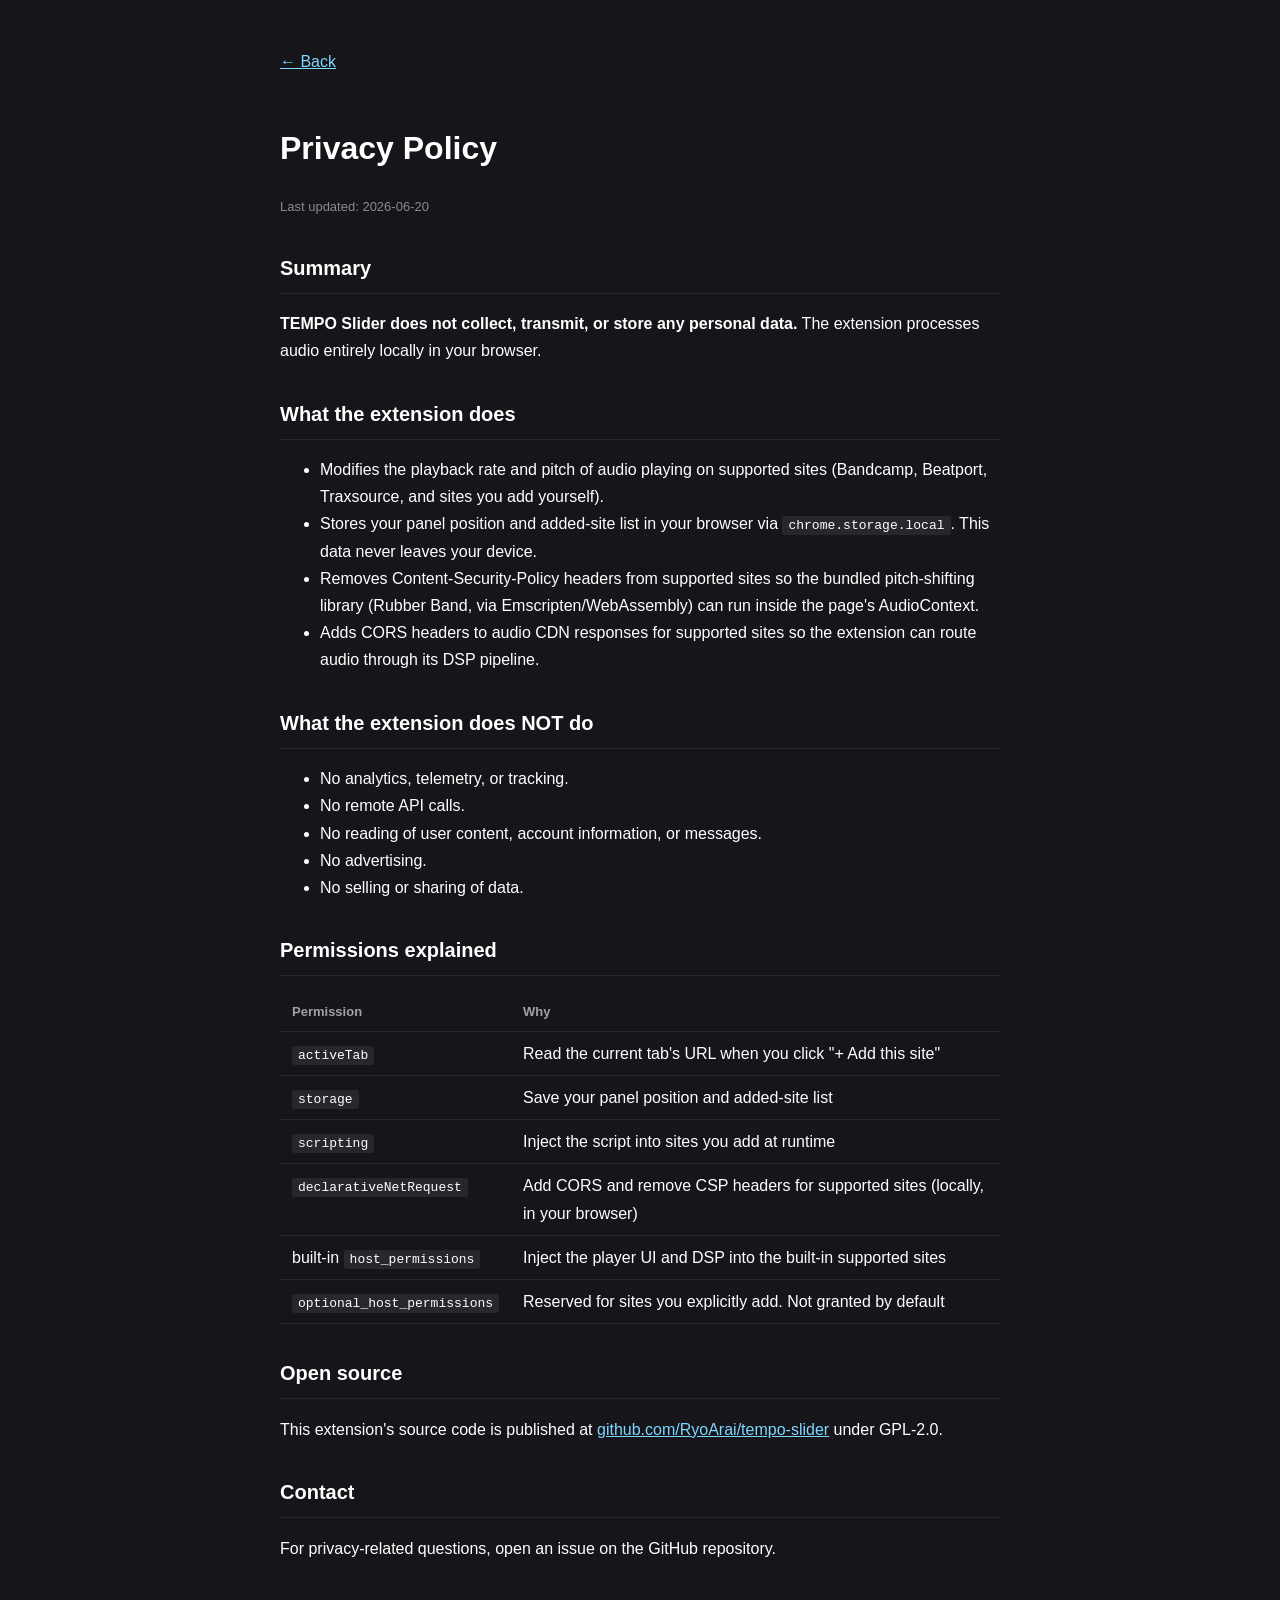
==== docs/privacy.html @ ec32de78 "docs: ストア提出用コンテンツ追加 (説明文 / GitHub Pages / プロモ画像) - STORE_LISTING.md: Chrome Web Store / AMO 用の説明文 (日" ====
<!DOCTYPE html>
<html lang="en">
<head>
<meta charset="utf-8">
<meta name="viewport" content="width=device-width, initial-scale=1">
<title>Privacy Policy — TEMPO Slider</title>
<style>
  :root { color-scheme: dark; }
  body {
    margin: 0;
    font-family: -apple-system, BlinkMacSystemFont, 'Segoe UI', sans-serif;
    background: #15151a;
    color: #fff;
    line-height: 1.7;
  }
  main { max-width: 720px; margin: 0 auto; padding: 48px 24px; }
  h1 { font-size: 32px; }
  h2 { font-size: 20px; margin-top: 32px; border-bottom: 1px solid rgba(255,255,255,0.08); padding-bottom: 8px; }
  a { color: #7fd6ff; }
  table { width: 100%; border-collapse: collapse; margin: 16px 0; }
  th, td { padding: 8px 12px; border-bottom: 1px solid rgba(255,255,255,0.08); text-align: left; vertical-align: top; }
  th { color: rgba(255,255,255,0.6); font-weight: 600; font-size: 13px; }
  code { font-family: monospace; background: rgba(255,255,255,0.08); padding: 2px 6px; border-radius: 3px; }
  .meta { color: rgba(255,255,255,0.5); font-size: 13px; }
  .back { display: inline-block; margin-bottom: 24px; }
</style>
</head>
<body>
<main>
  <a href="index.html" class="back">← Back</a>
  <h1>Privacy Policy</h1>
  <p class="meta">Last updated: 2026-06-20</p>

  <h2>Summary</h2>
  <p><strong>TEMPO Slider does not collect, transmit, or store any personal data.</strong> The extension processes audio entirely locally in your browser.</p>

  <h2>What the extension does</h2>
  <ul>
    <li>Modifies the playback rate and pitch of audio playing on supported sites (Bandcamp, Beatport, Traxsource, and sites you add yourself).</li>
    <li>Stores your panel position and added-site list in your browser via <code>chrome.storage.local</code>. This data never leaves your device.</li>
    <li>Removes Content-Security-Policy headers from supported sites so the bundled pitch-shifting library (Rubber Band, via Emscripten/WebAssembly) can run inside the page's AudioContext.</li>
    <li>Adds CORS headers to audio CDN responses for supported sites so the extension can route audio through its DSP pipeline.</li>
  </ul>

  <h2>What the extension does NOT do</h2>
  <ul>
    <li>No analytics, telemetry, or tracking.</li>
    <li>No remote API calls.</li>
    <li>No reading of user content, account information, or messages.</li>
    <li>No advertising.</li>
    <li>No selling or sharing of data.</li>
  </ul>

  <h2>Permissions explained</h2>
  <table>
    <thead><tr><th>Permission</th><th>Why</th></tr></thead>
    <tbody>
      <tr><td><code>activeTab</code></td><td>Read the current tab's URL when you click "+ Add this site"</td></tr>
      <tr><td><code>storage</code></td><td>Save your panel position and added-site list</td></tr>
      <tr><td><code>scripting</code></td><td>Inject the script into sites you add at runtime</td></tr>
      <tr><td><code>declarativeNetRequest</code></td><td>Add CORS and remove CSP headers for supported sites (locally, in your browser)</td></tr>
      <tr><td>built-in <code>host_permissions</code></td><td>Inject the player UI and DSP into the built-in supported sites</td></tr>
      <tr><td><code>optional_host_permissions</code></td><td>Reserved for sites you explicitly add. Not granted by default</td></tr>
    </tbody>
  </table>

  <h2>Open source</h2>
  <p>This extension's source code is published at <a href="https://github.com/RyoArai/tempo-slider">github.com/RyoArai/tempo-slider</a> under GPL-2.0.</p>

  <h2>Contact</h2>
  <p>For privacy-related questions, open an issue on the GitHub repository.</p>
</main>
</body>
</html>
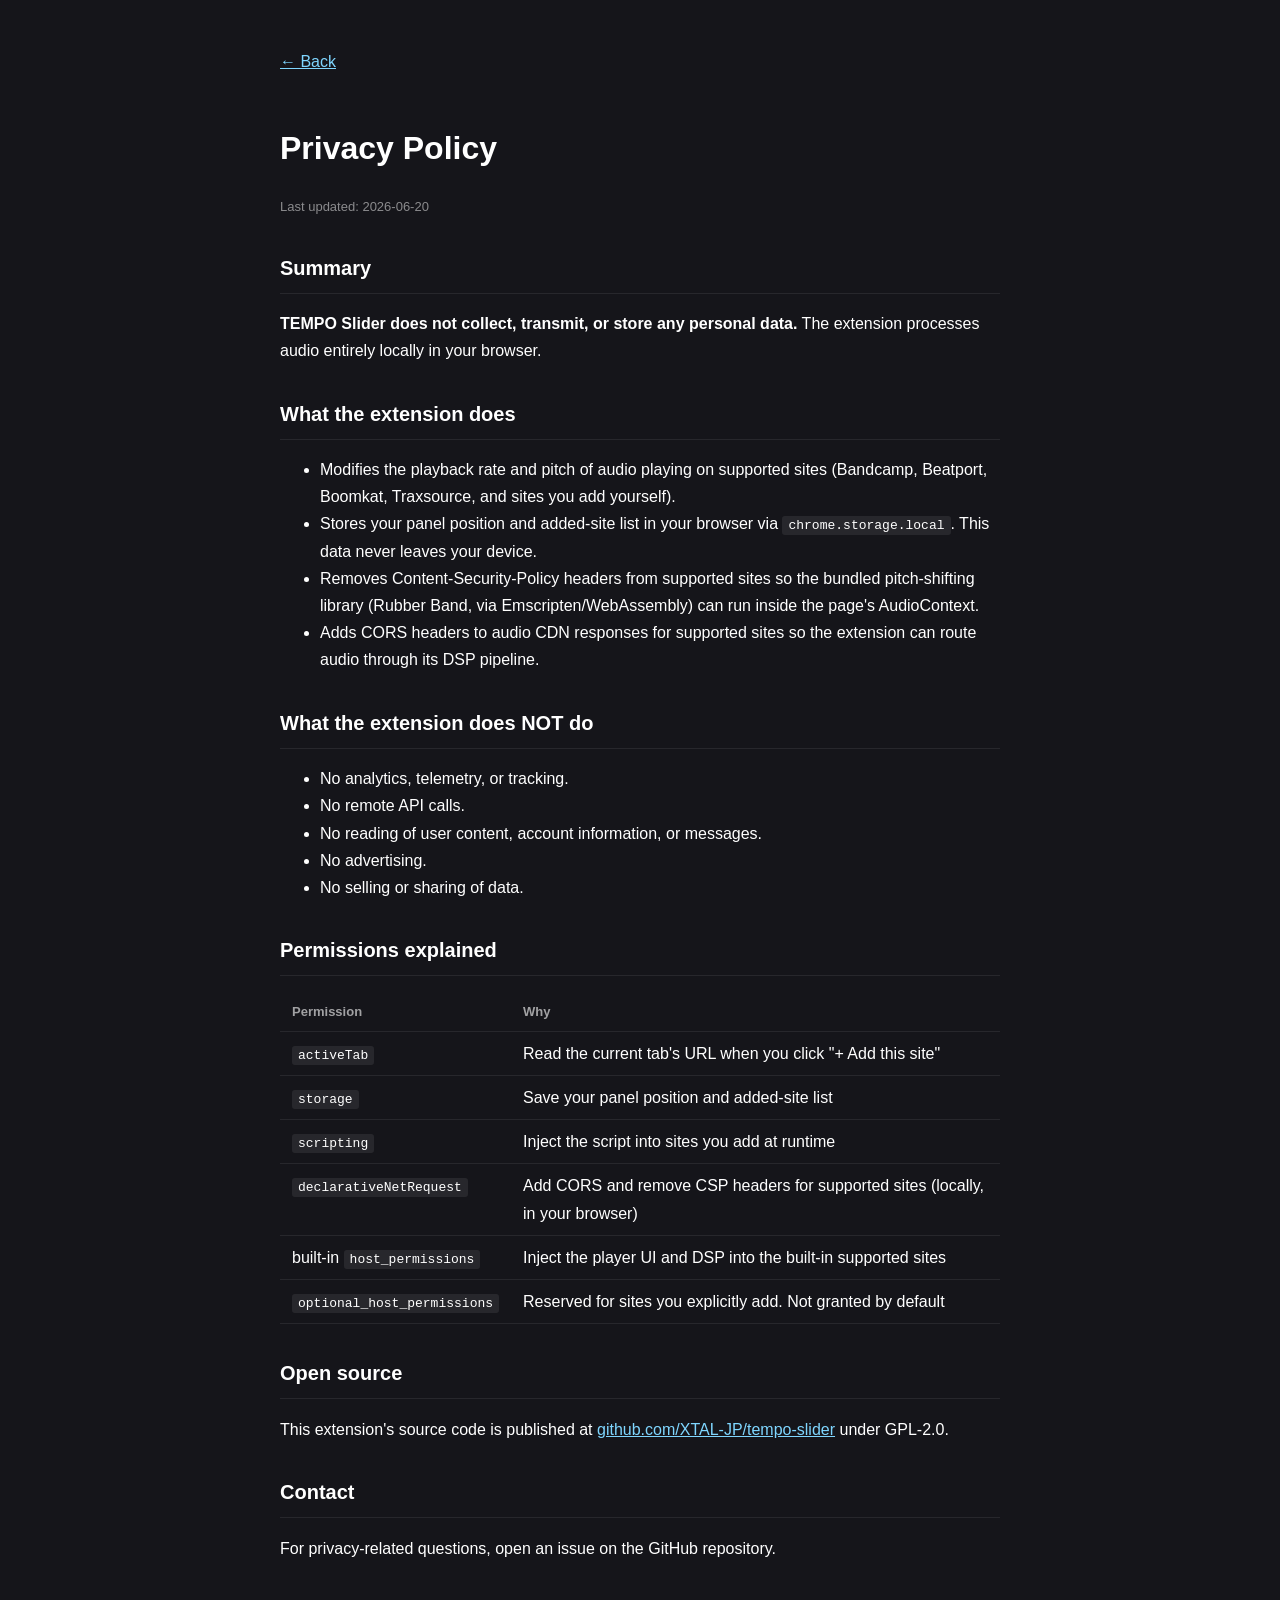
==== commit 25a8f3c2: "feat: カスタムサイト対応の安定化と組み込みサイトの無効化 UI - popup: 組み込みサイトもリストに表示し × ボタンで無効化可能に   - 「+ Re-enable」ボタンで再有効化、無" ====
--- a/docs/privacy.html
+++ b/docs/privacy.html
@@ -36,7 +36,7 @@
 
   <h2>What the extension does</h2>
   <ul>
-    <li>Modifies the playback rate and pitch of audio playing on supported sites (Bandcamp, Beatport, Traxsource, and sites you add yourself).</li>
+    <li>Modifies the playback rate and pitch of audio playing on supported sites (Bandcamp, Beatport, Boomkat, Traxsource, and sites you add yourself).</li>
     <li>Stores your panel position and added-site list in your browser via <code>chrome.storage.local</code>. This data never leaves your device.</li>
     <li>Removes Content-Security-Policy headers from supported sites so the bundled pitch-shifting library (Rubber Band, via Emscripten/WebAssembly) can run inside the page's AudioContext.</li>
     <li>Adds CORS headers to audio CDN responses for supported sites so the extension can route audio through its DSP pipeline.</li>
@@ -65,7 +65,7 @@
   </table>
 
   <h2>Open source</h2>
-  <p>This extension's source code is published at <a href="https://github.com/RyoArai/tempo-slider">github.com/RyoArai/tempo-slider</a> under GPL-2.0.</p>
+  <p>This extension's source code is published at <a href="https://github.com/XTAL-JP/tempo-slider">github.com/XTAL-JP/tempo-slider</a> under GPL-2.0.</p>
 
   <h2>Contact</h2>
   <p>For privacy-related questions, open an issue on the GitHub repository.</p>
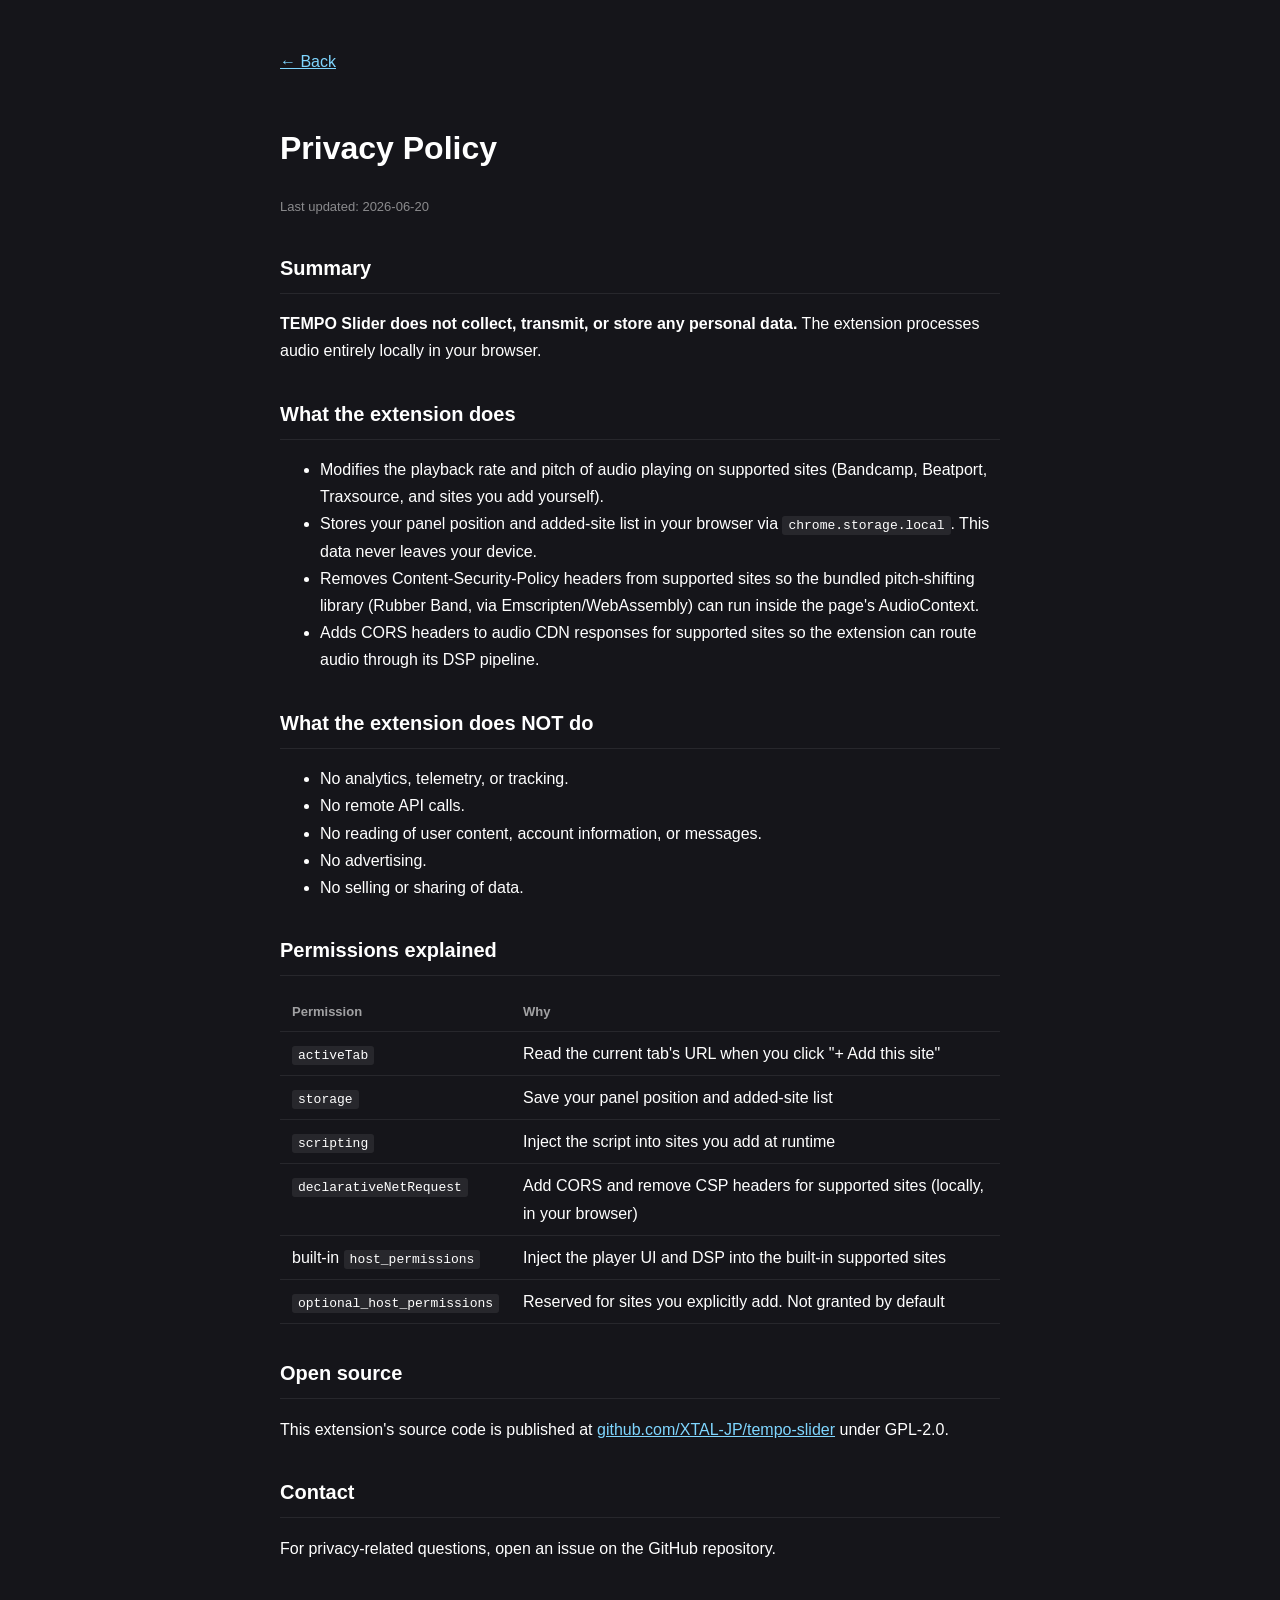
==== commit e3e29ecc: "feat: Bandcamp redirect 経由音源の CORS 対応 / 複数 audio 対応 / Boomkat を built-in から削除 - content.js: ページ上の全 a" ====
--- a/docs/privacy.html
+++ b/docs/privacy.html
@@ -36,7 +36,7 @@
 
   <h2>What the extension does</h2>
   <ul>
-    <li>Modifies the playback rate and pitch of audio playing on supported sites (Bandcamp, Beatport, Boomkat, Traxsource, and sites you add yourself).</li>
+    <li>Modifies the playback rate and pitch of audio playing on supported sites (Bandcamp, Beatport, Traxsource, and sites you add yourself).</li>
     <li>Stores your panel position and added-site list in your browser via <code>chrome.storage.local</code>. This data never leaves your device.</li>
     <li>Removes Content-Security-Policy headers from supported sites so the bundled pitch-shifting library (Rubber Band, via Emscripten/WebAssembly) can run inside the page's AudioContext.</li>
     <li>Adds CORS headers to audio CDN responses for supported sites so the extension can route audio through its DSP pipeline.</li>
